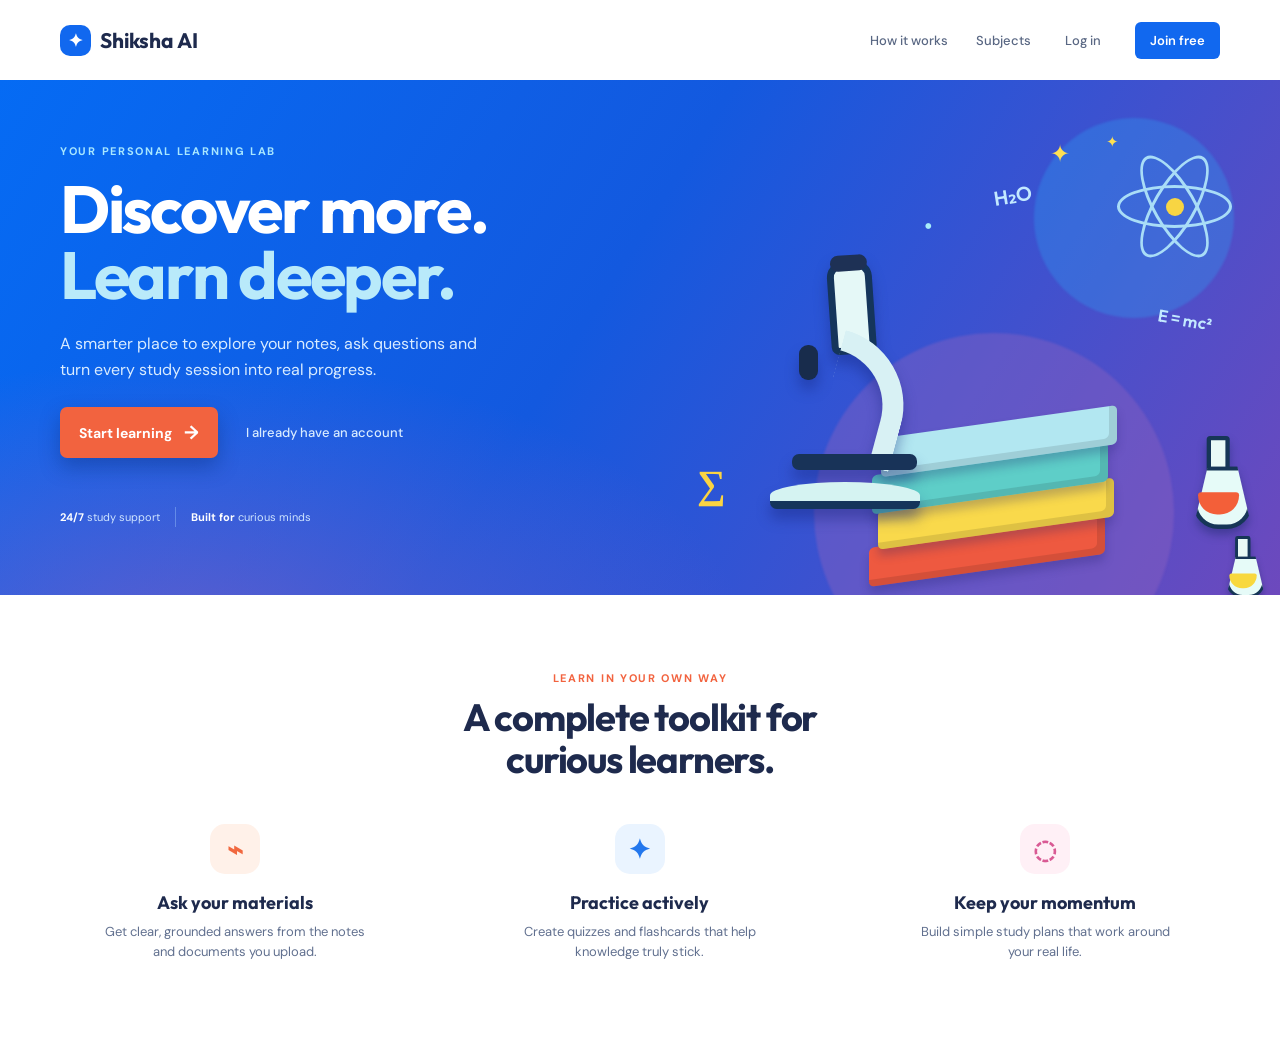
==== frontend/dashboard.html @ 9d07ed9b "Initial commit" ====
<!doctype html>
<html lang="en">
<head>
  <meta charset="UTF-8" /><meta name="viewport" content="width=device-width, initial-scale=1" />
  <title>AI Study Dashboard — Shiksha AI</title>
  <link rel="preconnect" href="https://fonts.googleapis.com" /><link rel="preconnect" href="https://fonts.gstatic.com" crossorigin />
  <link href="https://fonts.googleapis.com/css2?family=DM+Sans:wght@400;500;600;700&family=Outfit:wght@500;600;700&display=swap" rel="stylesheet" />
  <link rel="stylesheet" href="styles.css" /><link rel="stylesheet" href="dashboard.css" /><link rel="stylesheet" href="button-columns.css" />
</head>
<body>
  <div class="app-shell">
    <aside><a class="brand" href="index.html"><span class="brand-mark">✦</span> Shiksha AI</a><p class="side-label">AI LEARNING SPACE</p><nav><a class="active" href="#overview" data-view="overview">⌂ Overview</a><a href="#upload" data-action="upload">⌑ Upload & ask</a><a href="#chat" data-view="chat">✦ AI chat with notes</a><a href="#quizzes" data-view="quizzes">◉ AI quizzes</a><a href="#flashcards" data-view="flashcards">▣ Flashcards</a></nav><div class="ai-side-card"><span>✦</span><b>Shiksha AI is ready</b><small>Upload a file and learn with your own notes.</small></div><button id="logout">← Log out</button></aside>
    <main>
      <header><div><p class="section-label">YOUR AI LEARNING DESK</p><h1>👋 Good morning, <span id="student-name">Student</span>!</h1><p class="intro">Today's goal: <b>Finish Physics Chapter 3</b></p></div><div class="avatar" id="avatar">S</div></header>
      <section class="goal-banner"><div><span class="goal-icon">✦</span><div><small>CONTINUE WHERE YOU LEFT OFF</small><b>Ready to learn something new?</b><p>Upload your notes, then let AI explain, quiz and revise with you.</p></div></div><button class="btn btn-coral" data-action="chat">Start AI session <span>→</span></button></section>
      <section class="stats" aria-label="Study statistics"><article><span>🔥</span><small>Study streak</small><b>12 <em>Days</em></b></article><article><span>✦</span><small>Questions asked</small><b>138</b></article><article><span>📄</span><small>PDF uploaded</small><b>18</b></article><article><span>▣</span><small>Flashcards</small><b>230</b></article><article><span>◉</span><small>Quiz accuracy</small><b>84<em>%</em></b></article><article><span>◷</span><small>Study time</small><b>8 <em>Hours</em></b></article></section>
      <section class="dashboard-grid"><article class="panel upload-panel"><div class="panel-head"><div><p class="card-kicker">KNOWLEDGE BASE</p><h2>📄 Upload PDF & ask questions</h2></div><span class="ai-pill">AI powered</span></div><div id="drop-zone" class="drop-zone"><div class="upload-icon">↑</div><h3>Drag & drop your study file</h3><p>or <button data-action="upload">Browse files</button></p><small>Supports <b>PDF</b> <b>DOCX</b> <b>PPT</b> <b>TXT</b> <b>Images</b></small></div><div id="upload-status" class="upload-status" hidden></div></article>
        <article class="panel activity-panel"><div class="panel-head"><div><p class="card-kicker">YOUR PROGRESS</p><h2>Recent activity</h2></div><button class="quiet-btn" data-view="chat">View all</button></div><ol><li><span class="activity-dot blue"></span><div><b>AI answered 15 questions</b><small>Today · Physics</small></div></li><li><span class="activity-dot orange"></span><div><b>Completed flashcards</b><small>Yesterday · Chemistry</small></div></li><li><span class="activity-dot purple"></span><div><b>Generated a quiz</b><small>Yesterday · Mathematics</small></div></li><li><span class="activity-dot green"></span><div><b>Uploaded Physics.pdf</b><small>2 days ago</small></div></li></ol></article>
      </section>
      <section class="quick-actions"><div class="section-heading"><div><p class="section-label">⚡ QUICK ACTIONS</p><h2>Let AI help you study</h2></div></div><div class="actions-grid"><button data-action="upload"><span>📄</span><b>Upload PDF</b><small>Ask your own notes</small></button><button data-action="summary"><span>✧</span><b>Generate summary</b><small>Get the key ideas</small></button><button data-view="flashcards"><span>▣</span><b>Create flashcards</b><small>Revise faster</small></button><button data-view="quizzes"><span>◉</span><b>Practice quiz</b><small>Test yourself</small></button><button data-action="voice"><span>🎤</span><b>Voice assistant</b><small>Ask out loud</small></button></div></section>
      <section id="ai-workspace" class="workspace" hidden></section>
    </main>
  </div>
  <input id="file-input" type="file" accept=".pdf,.docx,.pptx,.txt,image/*" hidden />
  <script src="dashboard.js"></script>
</body>
</html>
---- frontend/styles.css ----
:root{--ink:#1e2a4d;--muted:#61708f;--blue:#1168ef;--deep:#154bd1;--coral:#f2633f;--paper:#fff;--line:#e7ebf3}*{box-sizing:border-box}html{scroll-behavior:smooth}body{margin:0;background:var(--paper);color:var(--ink);font:16px 'DM Sans',sans-serif}.container{width:min(1160px,calc(100% - 48px));margin:auto}.nav{height:80px;display:flex;align-items:center;justify-content:space-between}.brand,.auth-top{font:700 21px Outfit,sans-serif;color:var(--ink);text-decoration:none;display:flex;align-items:center;gap:9px}.brand-mark{display:grid;place-items:center;width:31px;height:31px;border-radius:10px;background:var(--blue);color:#fff;font-size:18px}.nav-links{display:flex;align-items:center;gap:28px}.nav-links a,.login-link{color:#596783;background:none;border:0;text-decoration:none;font:500 13px 'DM Sans';cursor:pointer}.nav-links a:hover,.login-link:hover{color:var(--blue)}.nav-join{border:0;border-radius:6px;padding:10px 15px;background:var(--blue);color:#fff;font:600 13px 'DM Sans';cursor:pointer}.hero{min-height:515px;overflow:hidden;background:linear-gradient(122deg,#056bf4 0%,#1359df 46%,#6d49bd 100%);position:relative}.hero:after{content:"";position:absolute;inset:0;background:radial-gradient(ellipse at 15% 110%,#925cbe99,transparent 36%);pointer-events:none}.hero-layout{height:515px;display:flex;align-items:center;position:relative;z-index:1}.hero-copy{width:52%;color:#fff;padding-bottom:4px}.eyebrow,.section-label{font-size:11px;font-weight:700;letter-spacing:1.7px;margin:0 0 18px}.eyebrow{color:#a8e7ff}.hero h1,h2,h3{font-family:Outfit,sans-serif}.hero h1{font-size:clamp(45px,5.2vw,69px);line-height:.99;letter-spacing:-2.3px;margin:0}.hero h1 em{font-style:normal;color:#b9eafa}.hero-text{max-width:450px;margin:23px 0;color:#d9ecff;line-height:1.65;font-size:16px}.hero-actions{display:flex;align-items:center;gap:22px}.btn{border:0;cursor:pointer;font:700 14px 'DM Sans';border-radius:7px}.btn-coral{padding:13px 19px;background:var(--coral);color:#fff;box-shadow:0 9px 20px #092a7461}.btn-coral:hover{background:#e95332}.btn-coral span{font-size:19px;margin-left:9px;vertical-align:-1px}.text-action{border:0;background:transparent;color:#d9ecff;font:500 13px 'DM Sans';cursor:pointer}.text-action:hover{text-decoration:underline}.mini-stats{display:flex;align-items:center;gap:15px;margin-top:49px;font-size:11px;color:#cfe5ff}.mini-stats b{color:#fff}.mini-stats i{width:1px;height:20px;background:#a6cdfd66}.lab-art{position:absolute;width:570px;height:500px;right:-19px;bottom:-18px}.glow{position:absolute;border-radius:50%;filter:blur(1px)}.glow-a{width:360px;height:360px;right:65px;bottom:-80px;background:#8f62c068}.glow-b{width:200px;height:200px;right:5px;top:5px;background:#2ca7f34d}.books{position:absolute;width:255px;height:178px;right:115px;bottom:44px;transform:skewY(-8deg)}.books span{position:absolute;left:0;width:236px;height:39px;border-radius:5px;box-shadow:inset -8px -7px #0000001c,0 7px 9px #20206942}.books span:nth-child(1){bottom:0;background:#ee5940}.books span:nth-child(2){bottom:36px;left:9px;background:#f9d94b}.books span:nth-child(3){bottom:72px;left:3px;background:#5ecec8}.books span:nth-child(4){bottom:108px;left:12px;background:#b2e7f1}.microscope{position:absolute;left:101px;bottom:82px;width:175px;height:270px;filter:drop-shadow(0 10px 7px #13227862)}.scope-head{position:absolute;width:45px;height:93px;border-radius:16px 16px 8px 8px;background:#e5f8f7;border:7px solid #15355b;left:59px;top:0;transform:rotate(-4deg)}.scope-head:after{content:"";position:absolute;width:37px;height:16px;background:#1e3155;border-radius:12px;top:-13px;left:-3px}.scope-arm{position:absolute;width:78px;height:126px;border:21px solid #d8f1f4;border-left:0;border-bottom:0;border-radius:0 80px 0 0;left:58px;top:77px;transform:rotate(15deg)}.scope-stage{position:absolute;width:125px;height:16px;border-radius:7px;background:#183358;bottom:61px;left:22px}.scope-base{position:absolute;width:150px;height:27px;background:#d5f3f2;border-radius:75% 75% 10px 10px;bottom:22px;left:0;border-bottom:8px solid #15355b}.scope-eye{position:absolute;width:19px;height:35px;border-radius:9px;background:#182c4c;left:29px;top:84px}.flask{position:absolute;filter:drop-shadow(0 8px 7px #14245c6b)}.flask:before{content:"";position:absolute;width:20px;height:53px;background:#e9faf6;border:6px solid #163657;border-radius:5px;left:19px;top:0}.flask:after{content:"";position:absolute;width:70px;height:75px;left:0;top:42px;background:#e6fbf8;border:6px solid #163657;border-radius:9px 9px 35px 35px;clip-path:polygon(25% 0,75% 0,100% 100%,0 100%)}.flask i{position:absolute;z-index:2;width:57px;height:31px;left:7px;top:78px;border-radius:5px 5px 30px 30px;background:#f35f39}.flask-one{right:46px;bottom:177px;transform:scale(.72)}.flask-two{right:13px;bottom:77px;transform:scale(.48)}.flask-two i{background:#f8d83e}.atom{position:absolute;right:0;top:37px;width:130px;height:115px}.atom i{position:absolute;width:115px;height:43px;border:3px solid #a9ddf7;border-radius:50%;left:8px;top:35px;transform:rotate(0deg)}.atom i:nth-child(2){transform:rotate(60deg)}.atom i:nth-child(3){transform:rotate(120deg)}.atom b{position:absolute;width:18px;height:18px;border-radius:50%;background:#f8d543;left:57px;top:48px}.formula{position:absolute;color:#c3e9ff;font:600 20px Outfit}.f-one{right:207px;top:70px;transform:rotate(-9deg)}.f-two{right:27px;top:196px;font-size:17px;transform:rotate(10deg)}.f-three{left:28px;bottom:105px;font-size:40px;color:#fbd442}.spark{position:absolute;color:#ffe052;font-size:24px}.s-one{right:169px;top:25px}.s-two{right:120px;top:19px;font-size:15px}.s-three{left:255px;top:97px;color:#a7edf9}.features{text-align:center;padding:76px 0 98px}.section-label{color:var(--coral);margin-bottom:12px}.features h2{font-size:38px;line-height:1.1;letter-spacing:-1.2px;margin:0 0 43px}.feature-grid{display:grid;grid-template-columns:repeat(3,1fr);gap:56px;text-align:center}.feature-icon{width:50px;height:50px;border-radius:15px;margin:0 auto 17px;display:grid;place-items:center;font:700 27px Outfit}.orange{background:#fff1e9;color:#f1683f}.blue{background:#eaf4ff;color:#2377ed}.pink{background:#fff0f6;color:#d95a94}.feature-grid h3{font-size:18px;margin:0 0 8px}.feature-grid p{font-size:13px;line-height:1.6;color:var(--muted);margin:auto;max-width:270px}dialog{border:0;background:transparent;padding:0;max-width:min(430px,calc(100% - 30px))}dialog::backdrop{background:#071a3a9c;backdrop-filter:blur(5px)}.close{position:absolute;right:12px;top:10px;z-index:1;border:0;background:transparent;color:#6a7893;font-size:26px;cursor:pointer}.auth-card{background:#fff;border-radius:17px;padding:32px;box-shadow:0 22px 55px #04152b52}.auth-top{font-size:19px}.auth-top .brand-mark{width:28px;height:28px;font-size:15px}.auth-card h2{font-size:28px;line-height:1.1;margin:27px 0 7px}.muted{color:var(--muted);font-size:14px;margin:0 0 22px}.auth-card form{display:grid;gap:15px}.auth-card label{font-size:13px;font-weight:600;display:grid;gap:6px}.auth-card input{width:100%;border:1px solid #d8dfeb;background:#fbfcff;color:var(--ink);border-radius:8px;padding:12px;font:inherit}.auth-card input:focus{outline:2px solid #3281f540;border-color:var(--blue)}.submit{margin-top:4px}.form-error{min-height:18px;margin:0;color:#d94747;font-size:13px}.switch-auth{font-size:13px;text-align:center;color:var(--muted)}.switch-auth button{background:none;border:0;color:var(--blue);font:inherit;font-weight:700;cursor:pointer}@media(max-width:760px){.container{width:min(100% - 34px,600px)}.nav{height:68px}.nav-links a{display:none}.nav-links{gap:12px}.hero-layout{height:auto;min-height:640px;align-items:flex-start}.hero-copy{width:100%;padding-top:66px;text-align:center}.hero-text{margin-left:auto;margin-right:auto}.hero-actions{justify-content:center}.mini-stats{justify-content:center;margin-top:35px}.lab-art{opacity:.72;transform:scale(.74);transform-origin:right bottom;right:-102px;bottom:-46px}.feature-grid{grid-template-columns:1fr;gap:35px}.features{padding:60px 0}.features h2{font-size:31px}.hero h1{font-size:48px}}@media(max-width:390px){.login-link{display:none}.hero-copy{padding-top:50px}.lab-art{transform:scale(.63);right:-140px}.hero-actions{gap:10px}.btn-coral{padding:12px 14px}}
---- frontend/dashboard.css ----
:root{--navy:#142342;--ink:#1a2950;--muted:#72809a;--line:#e8edf5;--soft:#f7f9fd;--blue:#1769ec;--coral:#f2633f}body{background:#f7f9fd;color:var(--ink)}.app-shell{min-height:100vh;display:grid;grid-template-columns:245px 1fr}aside{background:#101b33;padding:27px 18px;display:flex;flex-direction:column;color:white}.brand{color:white;font-size:20px}.brand-mark{width:29px;height:29px;font-size:15px}.side-label{color:#8292b2;font-size:10px;letter-spacing:1.2px;font-weight:700;margin:47px 12px 12px}aside nav{display:grid;gap:5px}aside nav a{color:#a5b2c9;padding:11px 13px;border-radius:8px;text-decoration:none;font-size:13px}aside nav a.active,aside nav a:hover{background:#27385a;color:#fff;font-weight:600}.ai-side-card{margin:28px 5px;padding:15px;background:linear-gradient(140deg,#253a68,#1b2d52);border:1px solid #455887;border-radius:12px;display:grid;gap:6px}.ai-side-card span{color:#82dffc}.ai-side-card b{font-size:12px}.ai-side-card small{font-size:11px;line-height:1.45;color:#afbdd5}aside>#logout{margin-top:auto;color:#9babc5;background:transparent;border:0;text-align:left;font:13px 'DM Sans';padding:10px;cursor:pointer}main{padding:39px min(5vw,76px) 70px;max-width:1600px;width:100%;margin:auto}header{display:flex;justify-content:space-between;align-items:flex-start}header h1{font:600 clamp(29px,3vw,42px) Outfit;margin:8px 0 6px;letter-spacing:-1.3px}header h1 span{color:var(--blue)}.intro{margin:0;color:var(--muted);font-size:14px}.intro b{color:#3f4f70}.avatar{height:43px;width:43px;border-radius:13px;background:#ddebff;color:var(--blue);display:grid;place-items:center;font-weight:700}.section-label,.card-kicker{font-size:10px;letter-spacing:1.35px;font-weight:700;color:var(--coral);margin:0}.goal-banner{margin:29px 0 23px;background:linear-gradient(100deg,#1769ec,#315bd8 60%,#7250bd);border-radius:15px;padding:20px 23px;display:flex;justify-content:space-between;align-items:center;color:#fff;box-shadow:0 13px 28px #1c4a9b22}.goal-banner>div{display:flex;gap:15px;align-items:center}.goal-icon{width:40px;height:40px;background:#ffffff23;border:1px solid #ffffff59;border-radius:12px;display:grid;place-items:center;font-size:19px}.goal-banner small{font-size:9px;letter-spacing:1.25px;color:#b9e8ff;font-weight:bold}.goal-banner b{display:block;font:600 18px Outfit;margin-top:3px}.goal-banner p{margin:3px 0 0;color:#dceaff;font-size:12px}.btn-coral{white-space:nowrap}.stats{display:grid;grid-template-columns:repeat(6,1fr);gap:12px;margin-bottom:23px}.stats article{background:#fff;border:1px solid var(--line);border-radius:11px;padding:14px 12px;min-height:104px}.stats span{font-size:18px}.stats small{display:block;margin:10px 0 5px;color:var(--muted);font-size:10px}.stats b{font:600 23px Outfit}.stats em{font:500 11px Outfit;color:var(--muted);font-style:normal}.dashboard-grid{display:grid;grid-template-columns:1.55fr 1fr;gap:18px}.panel,.workspace{background:#fff;border:1px solid var(--line);border-radius:14px;padding:22px}.panel-head{display:flex;justify-content:space-between;align-items:flex-start}.panel h2,.workspace h2{font:600 19px Outfit;margin:5px 0 0}.ai-pill{background:#e8f4ff;color:#1970da;font-size:10px;font-weight:700;padding:6px 9px;border-radius:20px}.drop-zone{border:1.5px dashed #9cbce9;border-radius:11px;background:#f9fbff;text-align:center;padding:21px 12px 17px;margin-top:17px}.upload-icon{margin:auto;width:34px;height:34px;border-radius:11px;background:#e5f1ff;color:var(--blue);font-size:23px;line-height:30px}.drop-zone h3{font:600 15px Outfit;margin:10px 0 3px}.drop-zone p{font-size:12px;color:var(--muted);margin:0}.drop-zone button{background:none;border:0;color:var(--blue);font:600 12px 'DM Sans';cursor:pointer}.drop-zone small{display:block;margin-top:12px;color:#99a5b8;font-size:10px}.drop-zone small b{background:#edf1f7;color:#61708b;margin:0 2px;padding:3px 5px;border-radius:4px}.upload-status{margin-top:16px;border-top:1px solid var(--line);padding-top:13px}.processing-title{display:flex;justify-content:space-between;font-size:12px;font-weight:700}.processing-bar{height:6px;border-radius:4px;background:#e6edf8;margin:10px 0 12px;overflow:hidden}.processing-bar i{display:block;height:100%;border-radius:inherit;background:linear-gradient(90deg,#2484ee,#7260d4);transition:width .35s}.process-list{display:grid;grid-template-columns:repeat(2,1fr);gap:8px;font-size:11px;color:var(--muted)}.process-list span.done{color:#399463;font-weight:600}.process-list span.active{color:var(--blue);font-weight:700}.activity-panel ol{margin:17px 0 0;padding:0;list-style:none;display:grid;gap:16px}.activity-panel li{display:flex;gap:10px;align-items:center}.activity-panel li b{font-size:12px;display:block}.activity-panel li small{font-size:10px;color:var(--muted);display:block;margin-top:3px}.activity-dot{width:9px;height:9px;border-radius:50%;flex:none}.blue{background:#3489ed}.orange{background:#f5794f}.purple{background:#8860db}.green{background:#49a880}.quiet-btn{border:0;background:transparent;color:var(--blue);font:600 11px 'DM Sans';cursor:pointer}.quick-actions{margin-top:29px}.section-heading{display:flex;justify-content:space-between;align-items:end;margin-bottom:14px}.section-heading h2{font:600 21px Outfit;margin:5px 0 0}.actions-grid{display:grid;grid-template-columns:repeat(5,1fr);gap:12px}.actions-grid button{padding:17px 12px;text-align:left;background:#fff;border:1px solid var(--line);border-radius:11px;cursor:pointer;color:var(--ink)}.actions-grid button:hover{border-color:#78a9ed;box-shadow:0 5px 14px #1d5caa12}.actions-grid span{font-size:20px;display:block;margin-bottom:11px}.actions-grid b{font:600 13px Outfit;display:block}.actions-grid small{font-size:10px;color:var(--muted);display:block;margin-top:4px}.workspace{margin-top:22px}.workspace[hidden]{display:none}.chat-layout{display:grid;grid-template-columns:1.35fr .65fr;gap:20px}.chat-box{margin-top:18px;border:1px solid var(--line);border-radius:11px;overflow:hidden}.chat-box textarea{border:0;resize:vertical;min-height:85px;width:100%;padding:14px;font:14px 'DM Sans';color:var(--ink);outline:0}.chat-tools{border-top:1px solid var(--line);padding:9px;display:flex;gap:7px;align-items:center}.tool-button{border:0;background:#f2f6fc;border-radius:7px;padding:6px 8px;cursor:pointer}.chat-tools .btn{margin-left:auto}.example-questions{margin-top:16px}.example-questions p{font-size:11px;color:var(--muted);margin:0 0 7px}.example-questions button{background:#f0f5fc;border:0;border-radius:20px;color:#52627f;margin:0 5px 6px 0;padding:7px 10px;font:11px 'DM Sans';cursor:pointer}.chat-answer{margin-top:16px;padding:16px;background:#f7fbff;border:1px solid #dceafa;border-radius:11px}.chat-answer h3{font:600 14px Outfit;margin:0 0 8px;color:var(--blue)}.chat-answer p{margin:0;font-size:13px;line-height:1.65;white-space:pre-wrap}.source-card{margin-top:13px;border-top:1px solid #dceafa;padding-top:10px;display:flex;gap:9px;align-items:center}.source-card>span{background:#e6f1ff;color:var(--blue);border-radius:7px;padding:7px}.source-card small{display:block;color:var(--muted);font-size:10px}.source-card b{font-size:11px}.confidence{margin-left:auto;color:#268957;font-size:11px;font-weight:700}.chat-side{background:#f8faff;border-radius:10px;padding:15px}.chat-side h3{font:600 14px Outfit;margin:0 0 11px}.chat-side p{font-size:11px;line-height:1.5;color:var(--muted)}.history-item{display:block;width:100%;text-align:left;background:transparent;border:0;border-top:1px solid var(--line);padding:11px 0;color:#53627d;font:11px 'DM Sans';cursor:pointer}.workspace-message{color:#cf4f45;font-size:12px;margin:10px 0 0}.view-content{text-align:center;padding:10px 0}.view-content p{color:var(--muted);font-size:13px;line-height:1.6}.inline-form{display:flex;gap:8px;max-width:600px;margin:15px auto}.inline-form input{flex:1;border:1px solid var(--line);border-radius:8px;padding:11px;font:13px 'DM Sans'}.quiz-result{max-width:700px;text-align:left;margin:20px auto}.quiz-question{padding:12px;background:#f8faff;border:1px solid var(--line);border-radius:8px;margin-top:8px;font-size:13px}.quiz-question p{color:var(--blue)}@media(max-width:1150px){.stats{grid-template-columns:repeat(3,1fr)}.actions-grid{grid-template-columns:repeat(3,1fr)}}@media(max-width:850px){.app-shell{grid-template-columns:1fr}aside{display:none}main{padding:28px 20px}.dashboard-grid,.chat-layout{grid-template-columns:1fr}.goal-banner{align-items:flex-start;gap:15px;flex-direction:column}.stats{grid-template-columns:repeat(3,1fr)}}@media(max-width:520px){header h1{font-size:29px}.goal-banner{padding:18px}.goal-banner p{display:none}.stats{grid-template-columns:repeat(2,1fr)}.actions-grid{grid-template-columns:repeat(2,1fr)}.stats article{min-height:90px}.inline-form{flex-direction:column}}
---- frontend/button-columns.css ----
/* Clickable study-tool columns */
.quick-actions .section-heading::after {
  content: 'Select a column to get started';
  color: var(--muted);
  font-size: 11px;
}

.actions-grid {
  grid-template-columns: repeat(5, minmax(0, 1fr));
}

.actions-grid button {
  min-height: 128px;
  position: relative;
  display: flex;
  flex-direction: column;
  justify-content: space-between;
  padding: 16px 14px;
  transition: border-color .18s, box-shadow .18s, transform .18s;
}

.actions-grid button::after {
  content: '→';
  position: absolute;
  right: 13px;
  bottom: 12px;
  color: var(--blue);
  font-size: 17px;
  font-weight: 700;
}

.actions-grid button:hover {
  box-shadow: 0 8px 18px #1d5caa18;
  transform: translateY(-2px);
}

.actions-grid button:focus-visible {
  outline: 3px solid #90c2ff;
  outline-offset: 2px;
}

.actions-grid span {
  width: 35px;
  height: 35px;
  display: grid;
  place-items: center;
  border-radius: 10px;
  background: #edf5ff;
  margin: 0;
}

.actions-grid small {
  max-width: calc(100% - 18px);
  line-height: 1.4;
}

@media (max-width: 1150px) {
  .actions-grid { grid-template-columns: repeat(3, 1fr); }
}

@media (max-width: 520px) {
  .quick-actions .section-heading::after { display: none; }
  .actions-grid { grid-template-columns: repeat(2, 1fr); }
  .actions-grid button { min-height: 115px; }
}
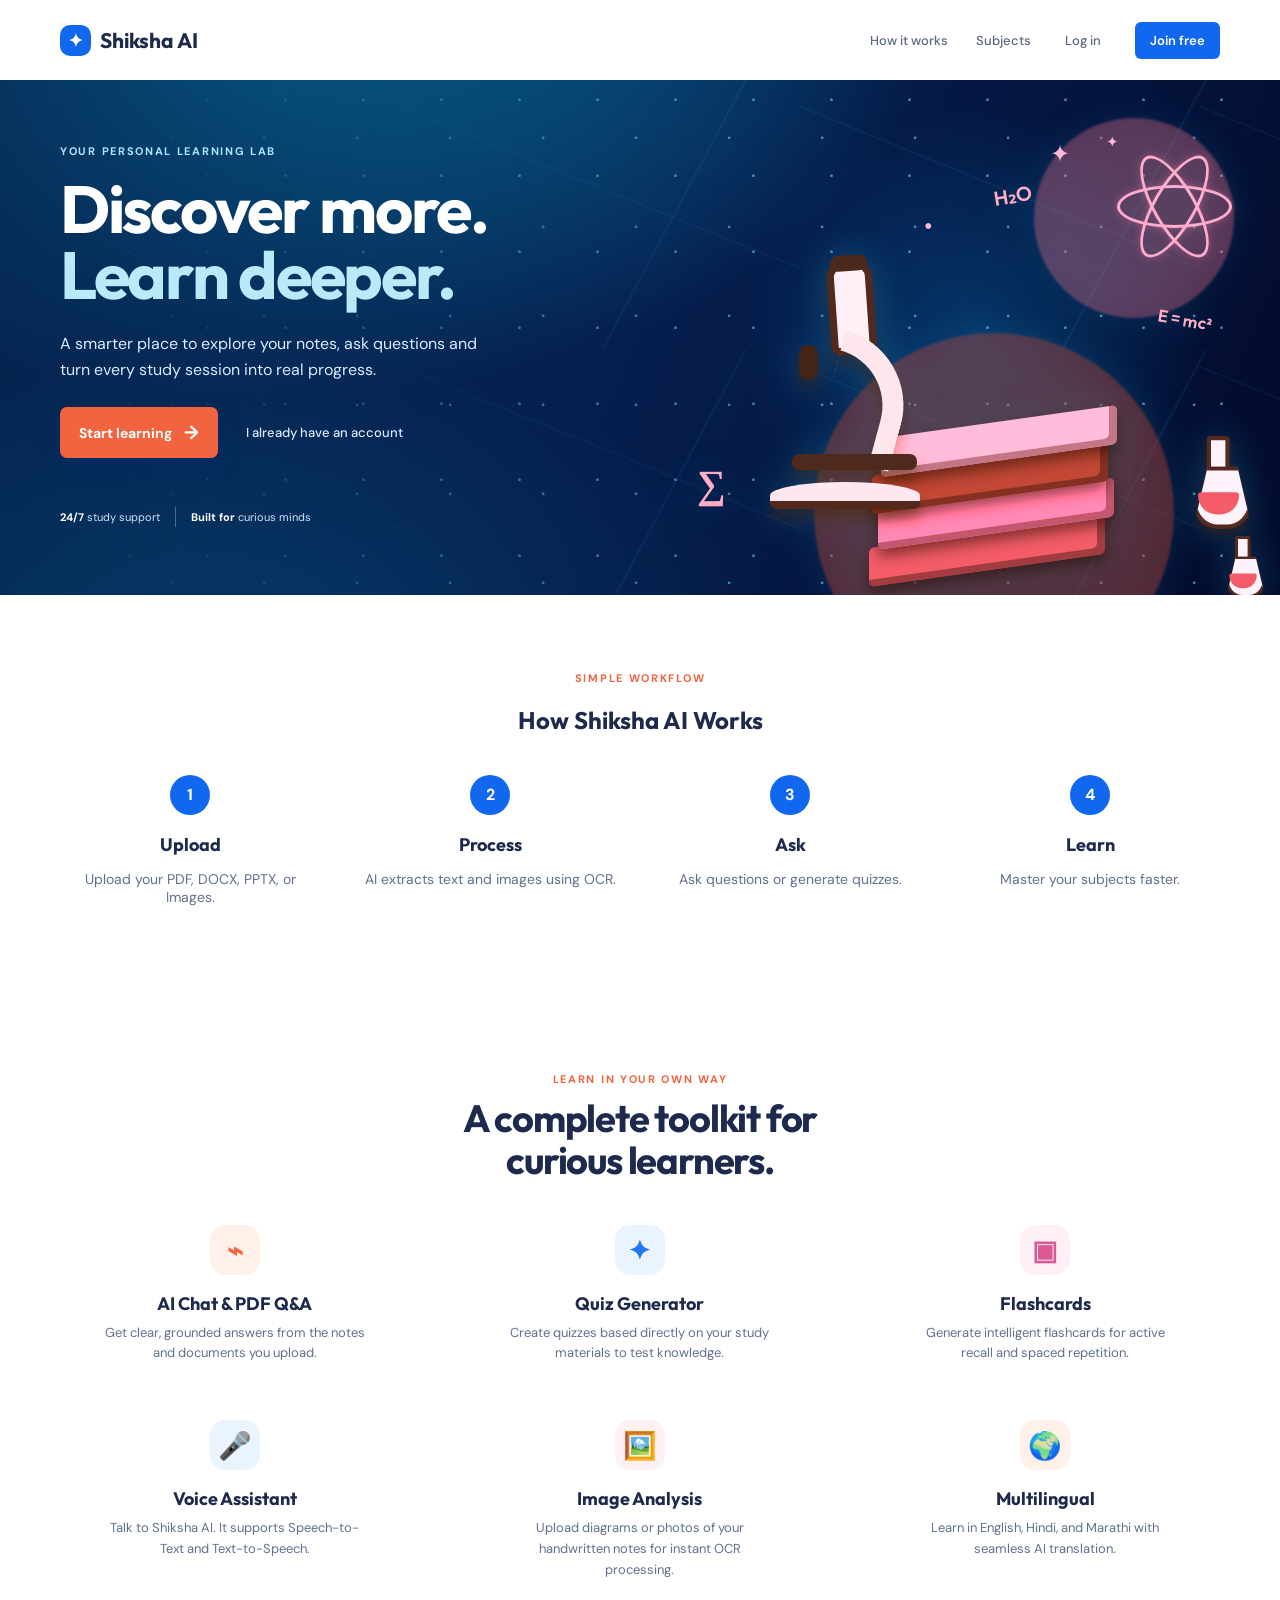
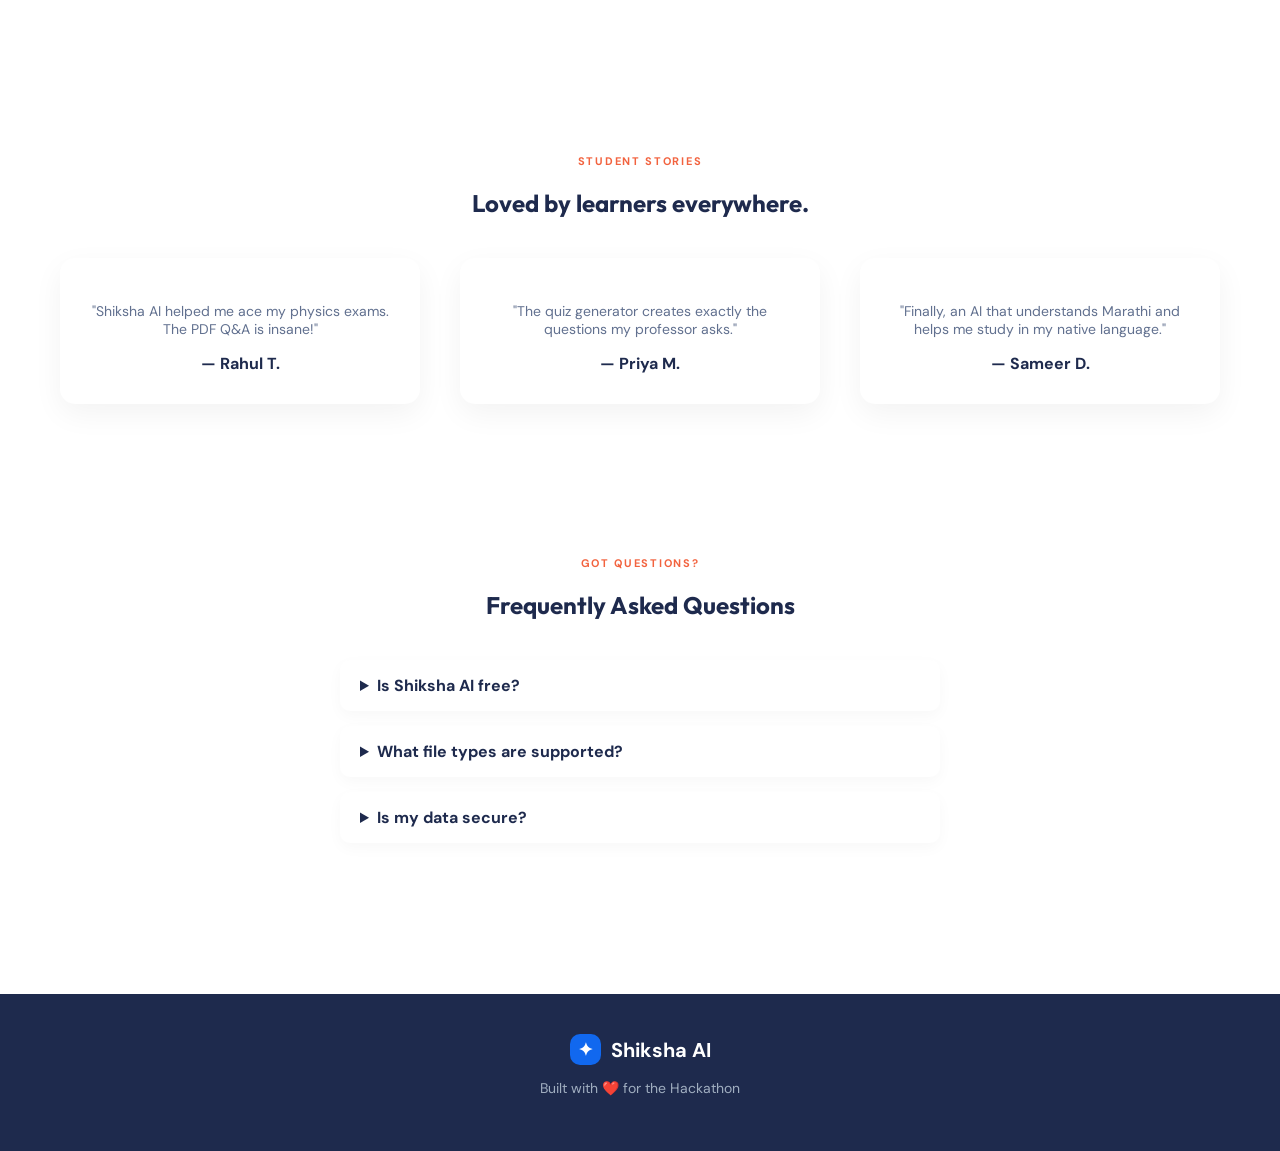
==== commit 360bd3f5: "Prepare for deployment" ====
--- a/frontend/dashboard.html
+++ b/frontend/dashboard.html
@@ -5,13 +5,13 @@
   <title>AI Study Dashboard — Shiksha AI</title>
   <link rel="preconnect" href="https://fonts.googleapis.com" /><link rel="preconnect" href="https://fonts.gstatic.com" crossorigin />
   <link href="https://fonts.googleapis.com/css2?family=DM+Sans:wght@400;500;600;700&family=Outfit:wght@500;600;700&display=swap" rel="stylesheet" />
-  <link rel="stylesheet" href="styles.css" /><link rel="stylesheet" href="dashboard.css" /><link rel="stylesheet" href="button-columns.css" />
+  <link rel="stylesheet" href="styles.css" /><link rel="stylesheet" href="dashboard.css" /><link rel="stylesheet" href="button-columns.css" /><link rel="stylesheet" href="dashboard-background.css" />
 </head>
 <body>
   <div class="app-shell">
     <aside><a class="brand" href="index.html"><span class="brand-mark">✦</span> Shiksha AI</a><p class="side-label">AI LEARNING SPACE</p><nav><a class="active" href="#overview" data-view="overview">⌂ Overview</a><a href="#upload" data-action="upload">⌑ Upload & ask</a><a href="#chat" data-view="chat">✦ AI chat with notes</a><a href="#quizzes" data-view="quizzes">◉ AI quizzes</a><a href="#flashcards" data-view="flashcards">▣ Flashcards</a></nav><div class="ai-side-card"><span>✦</span><b>Shiksha AI is ready</b><small>Upload a file and learn with your own notes.</small></div><button id="logout">← Log out</button></aside>
     <main>
-      <header><div><p class="section-label">YOUR AI LEARNING DESK</p><h1>👋 Good morning, <span id="student-name">Student</span>!</h1><p class="intro">Today's goal: <b>Finish Physics Chapter 3</b></p></div><div class="avatar" id="avatar">S</div></header>
+      <header><div><p class="section-label">YOUR AI LEARNING DESK</p><h1>👋 Good morning, <span id="student-name">Student</span>!</h1><p class="intro">Today's goal: <b>Finish Physics Chapter 3</b></p></div><div class="account-actions"><select id="language-selector" class="lang-select"><option value="English">English</option><option value="Hindi">Hindi</option><option value="Marathi">Marathi</option></select><div class="avatar" id="avatar">S</div><button id="logout-top" type="button">Log out</button></div></header>
       <section class="goal-banner"><div><span class="goal-icon">✦</span><div><small>CONTINUE WHERE YOU LEFT OFF</small><b>Ready to learn something new?</b><p>Upload your notes, then let AI explain, quiz and revise with you.</p></div></div><button class="btn btn-coral" data-action="chat">Start AI session <span>→</span></button></section>
       <section class="stats" aria-label="Study statistics"><article><span>🔥</span><small>Study streak</small><b>12 <em>Days</em></b></article><article><span>✦</span><small>Questions asked</small><b>138</b></article><article><span>📄</span><small>PDF uploaded</small><b>18</b></article><article><span>▣</span><small>Flashcards</small><b>230</b></article><article><span>◉</span><small>Quiz accuracy</small><b>84<em>%</em></b></article><article><span>◷</span><small>Study time</small><b>8 <em>Hours</em></b></article></section>
       <section class="dashboard-grid"><article class="panel upload-panel"><div class="panel-head"><div><p class="card-kicker">KNOWLEDGE BASE</p><h2>📄 Upload PDF & ask questions</h2></div><span class="ai-pill">AI powered</span></div><div id="drop-zone" class="drop-zone"><div class="upload-icon">↑</div><h3>Drag & drop your study file</h3><p>or <button data-action="upload">Browse files</button></p><small>Supports <b>PDF</b> <b>DOCX</b> <b>PPT</b> <b>TXT</b> <b>Images</b></small></div><div id="upload-status" class="upload-status" hidden></div></article>
--- a/frontend/styles.css
+++ b/frontend/styles.css
@@ -1 +1,16 @@
 :root{--ink:#1e2a4d;--muted:#61708f;--blue:#1168ef;--deep:#154bd1;--coral:#f2633f;--paper:#fff;--line:#e7ebf3}*{box-sizing:border-box}html{scroll-behavior:smooth}body{margin:0;background:var(--paper);color:var(--ink);font:16px 'DM Sans',sans-serif}.container{width:min(1160px,calc(100% - 48px));margin:auto}.nav{height:80px;display:flex;align-items:center;justify-content:space-between}.brand,.auth-top{font:700 21px Outfit,sans-serif;color:var(--ink);text-decoration:none;display:flex;align-items:center;gap:9px}.brand-mark{display:grid;place-items:center;width:31px;height:31px;border-radius:10px;background:var(--blue);color:#fff;font-size:18px}.nav-links{display:flex;align-items:center;gap:28px}.nav-links a,.login-link{color:#596783;background:none;border:0;text-decoration:none;font:500 13px 'DM Sans';cursor:pointer}.nav-links a:hover,.login-link:hover{color:var(--blue)}.nav-join{border:0;border-radius:6px;padding:10px 15px;background:var(--blue);color:#fff;font:600 13px 'DM Sans';cursor:pointer}.hero{min-height:515px;overflow:hidden;background:linear-gradient(122deg,#056bf4 0%,#1359df 46%,#6d49bd 100%);position:relative}.hero:after{content:"";position:absolute;inset:0;background:radial-gradient(ellipse at 15% 110%,#925cbe99,transparent 36%);pointer-events:none}.hero-layout{height:515px;display:flex;align-items:center;position:relative;z-index:1}.hero-copy{width:52%;color:#fff;padding-bottom:4px}.eyebrow,.section-label{font-size:11px;font-weight:700;letter-spacing:1.7px;margin:0 0 18px}.eyebrow{color:#a8e7ff}.hero h1,h2,h3{font-family:Outfit,sans-serif}.hero h1{font-size:clamp(45px,5.2vw,69px);line-height:.99;letter-spacing:-2.3px;margin:0}.hero h1 em{font-style:normal;color:#b9eafa}.hero-text{max-width:450px;margin:23px 0;color:#d9ecff;line-height:1.65;font-size:16px}.hero-actions{display:flex;align-items:center;gap:22px}.btn{border:0;cursor:pointer;font:700 14px 'DM Sans';border-radius:7px}.btn-coral{padding:13px 19px;background:var(--coral);color:#fff;box-shadow:0 9px 20px #092a7461}.btn-coral:hover{background:#e95332}.btn-coral span{font-size:19px;margin-left:9px;vertical-align:-1px}.text-action{border:0;background:transparent;color:#d9ecff;font:500 13px 'DM Sans';cursor:pointer}.text-action:hover{text-decoration:underline}.mini-stats{display:flex;align-items:center;gap:15px;margin-top:49px;font-size:11px;color:#cfe5ff}.mini-stats b{color:#fff}.mini-stats i{width:1px;height:20px;background:#a6cdfd66}.lab-art{position:absolute;width:570px;height:500px;right:-19px;bottom:-18px}.glow{position:absolute;border-radius:50%;filter:blur(1px)}.glow-a{width:360px;height:360px;right:65px;bottom:-80px;background:#8f62c068}.glow-b{width:200px;height:200px;right:5px;top:5px;background:#2ca7f34d}.books{position:absolute;width:255px;height:178px;right:115px;bottom:44px;transform:skewY(-8deg)}.books span{position:absolute;left:0;width:236px;height:39px;border-radius:5px;box-shadow:inset -8px -7px #0000001c,0 7px 9px #20206942}.books span:nth-child(1){bottom:0;background:#ee5940}.books span:nth-child(2){bottom:36px;left:9px;background:#f9d94b}.books span:nth-child(3){bottom:72px;left:3px;background:#5ecec8}.books span:nth-child(4){bottom:108px;left:12px;background:#b2e7f1}.microscope{position:absolute;left:101px;bottom:82px;width:175px;height:270px;filter:drop-shadow(0 10px 7px #13227862)}.scope-head{position:absolute;width:45px;height:93px;border-radius:16px 16px 8px 8px;background:#e5f8f7;border:7px solid #15355b;left:59px;top:0;transform:rotate(-4deg)}.scope-head:after{content:"";position:absolute;width:37px;height:16px;background:#1e3155;border-radius:12px;top:-13px;left:-3px}.scope-arm{position:absolute;width:78px;height:126px;border:21px solid #d8f1f4;border-left:0;border-bottom:0;border-radius:0 80px 0 0;left:58px;top:77px;transform:rotate(15deg)}.scope-stage{position:absolute;width:125px;height:16px;border-radius:7px;background:#183358;bottom:61px;left:22px}.scope-base{position:absolute;width:150px;height:27px;background:#d5f3f2;border-radius:75% 75% 10px 10px;bottom:22px;left:0;border-bottom:8px solid #15355b}.scope-eye{position:absolute;width:19px;height:35px;border-radius:9px;background:#182c4c;left:29px;top:84px}.flask{position:absolute;filter:drop-shadow(0 8px 7px #14245c6b)}.flask:before{content:"";position:absolute;width:20px;height:53px;background:#e9faf6;border:6px solid #163657;border-radius:5px;left:19px;top:0}.flask:after{content:"";position:absolute;width:70px;height:75px;left:0;top:42px;background:#e6fbf8;border:6px solid #163657;border-radius:9px 9px 35px 35px;clip-path:polygon(25% 0,75% 0,100% 100%,0 100%)}.flask i{position:absolute;z-index:2;width:57px;height:31px;left:7px;top:78px;border-radius:5px 5px 30px 30px;background:#f35f39}.flask-one{right:46px;bottom:177px;transform:scale(.72)}.flask-two{right:13px;bottom:77px;transform:scale(.48)}.flask-two i{background:#f8d83e}.atom{position:absolute;right:0;top:37px;width:130px;height:115px}.atom i{position:absolute;width:115px;height:43px;border:3px solid #a9ddf7;border-radius:50%;left:8px;top:35px;transform:rotate(0deg)}.atom i:nth-child(2){transform:rotate(60deg)}.atom i:nth-child(3){transform:rotate(120deg)}.atom b{position:absolute;width:18px;height:18px;border-radius:50%;background:#f8d543;left:57px;top:48px}.formula{position:absolute;color:#c3e9ff;font:600 20px Outfit}.f-one{right:207px;top:70px;transform:rotate(-9deg)}.f-two{right:27px;top:196px;font-size:17px;transform:rotate(10deg)}.f-three{left:28px;bottom:105px;font-size:40px;color:#fbd442}.spark{position:absolute;color:#ffe052;font-size:24px}.s-one{right:169px;top:25px}.s-two{right:120px;top:19px;font-size:15px}.s-three{left:255px;top:97px;color:#a7edf9}.features{text-align:center;padding:76px 0 98px}.section-label{color:var(--coral);margin-bottom:12px}.features h2{font-size:38px;line-height:1.1;letter-spacing:-1.2px;margin:0 0 43px}.feature-grid{display:grid;grid-template-columns:repeat(3,1fr);gap:56px;text-align:center}.feature-icon{width:50px;height:50px;border-radius:15px;margin:0 auto 17px;display:grid;place-items:center;font:700 27px Outfit}.orange{background:#fff1e9;color:#f1683f}.blue{background:#eaf4ff;color:#2377ed}.pink{background:#fff0f6;color:#d95a94}.feature-grid h3{font-size:18px;margin:0 0 8px}.feature-grid p{font-size:13px;line-height:1.6;color:var(--muted);margin:auto;max-width:270px}dialog{border:0;background:transparent;padding:0;max-width:min(430px,calc(100% - 30px))}dialog::backdrop{background:#071a3a9c;backdrop-filter:blur(5px)}.close{position:absolute;right:12px;top:10px;z-index:1;border:0;background:transparent;color:#6a7893;font-size:26px;cursor:pointer}.auth-card{background:#fff;border-radius:17px;padding:32px;box-shadow:0 22px 55px #04152b52}.auth-top{font-size:19px}.auth-top .brand-mark{width:28px;height:28px;font-size:15px}.auth-card h2{font-size:28px;line-height:1.1;margin:27px 0 7px}.muted{color:var(--muted);font-size:14px;margin:0 0 22px}.auth-card form{display:grid;gap:15px}.auth-card label{font-size:13px;font-weight:600;display:grid;gap:6px}.auth-card input{width:100%;border:1px solid #d8dfeb;background:#fbfcff;color:var(--ink);border-radius:8px;padding:12px;font:inherit}.auth-card input:focus{outline:2px solid #3281f540;border-color:var(--blue)}.submit{margin-top:4px}.form-error{min-height:18px;margin:0;color:#d94747;font-size:13px}.switch-auth{font-size:13px;text-align:center;color:var(--muted)}.switch-auth button{background:none;border:0;color:var(--blue);font:inherit;font-weight:700;cursor:pointer}@media(max-width:760px){.container{width:min(100% - 34px,600px)}.nav{height:68px}.nav-links a{display:none}.nav-links{gap:12px}.hero-layout{height:auto;min-height:640px;align-items:flex-start}.hero-copy{width:100%;padding-top:66px;text-align:center}.hero-text{margin-left:auto;margin-right:auto}.hero-actions{justify-content:center}.mini-stats{justify-content:center;margin-top:35px}.lab-art{opacity:.72;transform:scale(.74);transform-origin:right bottom;right:-102px;bottom:-46px}.feature-grid{grid-template-columns:1fr;gap:35px}.features{padding:60px 0}.features h2{font-size:31px}.hero h1{font-size:48px}}@media(max-width:390px){.login-link{display:none}.hero-copy{padding-top:50px}.lab-art{transform:scale(.63);right:-140px}.hero-actions{gap:10px}.btn-coral{padding:12px 14px}}
+.how-it-works, .testimonials, .faq { text-align: center; padding: 76px 0; }
+.steps-grid, .testimonial-grid { display: grid; grid-template-columns: repeat(auto-fit, minmax(250px, 1fr)); gap: 40px; margin-top: 40px; }
+.step-num { width: 40px; height: 40px; border-radius: 50%; background: var(--blue); color: white; display: grid; place-items: center; margin: 0 auto 15px; font-weight: bold; }
+.steps-grid h3, .testimonial-grid h3 { font-size: 18px; margin-bottom: 10px; }
+.steps-grid p, .testimonial-grid p { color: var(--muted); font-size: 14px; }
+.testimonial-grid article { background: #fff; padding: 30px; border-radius: 15px; box-shadow: 0 10px 30px rgba(0,0,0,0.05); }
+.testimonial-grid b { display: block; margin-top: 15px; color: var(--ink); }
+.faq-list { max-width: 600px; margin: 40px auto 0; text-align: left; }
+.faq-list details { background: #fff; padding: 15px 20px; border-radius: 10px; margin-bottom: 15px; box-shadow: 0 5px 15px rgba(0,0,0,0.03); cursor: pointer; }
+.faq-list summary { font-weight: bold; outline: none; }
+.faq-list p { margin-top: 10px; color: var(--muted); font-size: 14px; }
+.footer { background: var(--ink); color: white; padding: 40px 0; text-align: center; margin-top: 60px; }
+.footer-brand { font-size: 20px; font-weight: bold; display: flex; align-items: center; justify-content: center; gap: 10px; margin-bottom: 10px; }
+.footer p { color: #a0aec0; font-size: 14px; }
+
--- a/frontend/dashboard.css
+++ b/frontend/dashboard.css
@@ -1 +1,22 @@
-:root{--navy:#142342;--ink:#1a2950;--muted:#72809a;--line:#e8edf5;--soft:#f7f9fd;--blue:#1769ec;--coral:#f2633f}body{background:#f7f9fd;color:var(--ink)}.app-shell{min-height:100vh;display:grid;grid-template-columns:245px 1fr}aside{background:#101b33;padding:27px 18px;display:flex;flex-direction:column;color:white}.brand{color:white;font-size:20px}.brand-mark{width:29px;height:29px;font-size:15px}.side-label{color:#8292b2;font-size:10px;letter-spacing:1.2px;font-weight:700;margin:47px 12px 12px}aside nav{display:grid;gap:5px}aside nav a{color:#a5b2c9;padding:11px 13px;border-radius:8px;text-decoration:none;font-size:13px}aside nav a.active,aside nav a:hover{background:#27385a;color:#fff;font-weight:600}.ai-side-card{margin:28px 5px;padding:15px;background:linear-gradient(140deg,#253a68,#1b2d52);border:1px solid #455887;border-radius:12px;display:grid;gap:6px}.ai-side-card span{color:#82dffc}.ai-side-card b{font-size:12px}.ai-side-card small{font-size:11px;line-height:1.45;color:#afbdd5}aside>#logout{margin-top:auto;color:#9babc5;background:transparent;border:0;text-align:left;font:13px 'DM Sans';padding:10px;cursor:pointer}main{padding:39px min(5vw,76px) 70px;max-width:1600px;width:100%;margin:auto}header{display:flex;justify-content:space-between;align-items:flex-start}header h1{font:600 clamp(29px,3vw,42px) Outfit;margin:8px 0 6px;letter-spacing:-1.3px}header h1 span{color:var(--blue)}.intro{margin:0;color:var(--muted);font-size:14px}.intro b{color:#3f4f70}.avatar{height:43px;width:43px;border-radius:13px;background:#ddebff;color:var(--blue);display:grid;place-items:center;font-weight:700}.section-label,.card-kicker{font-size:10px;letter-spacing:1.35px;font-weight:700;color:var(--coral);margin:0}.goal-banner{margin:29px 0 23px;background:linear-gradient(100deg,#1769ec,#315bd8 60%,#7250bd);border-radius:15px;padding:20px 23px;display:flex;justify-content:space-between;align-items:center;color:#fff;box-shadow:0 13px 28px #1c4a9b22}.goal-banner>div{display:flex;gap:15px;align-items:center}.goal-icon{width:40px;height:40px;background:#ffffff23;border:1px solid #ffffff59;border-radius:12px;display:grid;place-items:center;font-size:19px}.goal-banner small{font-size:9px;letter-spacing:1.25px;color:#b9e8ff;font-weight:bold}.goal-banner b{display:block;font:600 18px Outfit;margin-top:3px}.goal-banner p{margin:3px 0 0;color:#dceaff;font-size:12px}.btn-coral{white-space:nowrap}.stats{display:grid;grid-template-columns:repeat(6,1fr);gap:12px;margin-bottom:23px}.stats article{background:#fff;border:1px solid var(--line);border-radius:11px;padding:14px 12px;min-height:104px}.stats span{font-size:18px}.stats small{display:block;margin:10px 0 5px;color:var(--muted);font-size:10px}.stats b{font:600 23px Outfit}.stats em{font:500 11px Outfit;color:var(--muted);font-style:normal}.dashboard-grid{display:grid;grid-template-columns:1.55fr 1fr;gap:18px}.panel,.workspace{background:#fff;border:1px solid var(--line);border-radius:14px;padding:22px}.panel-head{display:flex;justify-content:space-between;align-items:flex-start}.panel h2,.workspace h2{font:600 19px Outfit;margin:5px 0 0}.ai-pill{background:#e8f4ff;color:#1970da;font-size:10px;font-weight:700;padding:6px 9px;border-radius:20px}.drop-zone{border:1.5px dashed #9cbce9;border-radius:11px;background:#f9fbff;text-align:center;padding:21px 12px 17px;margin-top:17px}.upload-icon{margin:auto;width:34px;height:34px;border-radius:11px;background:#e5f1ff;color:var(--blue);font-size:23px;line-height:30px}.drop-zone h3{font:600 15px Outfit;margin:10px 0 3px}.drop-zone p{font-size:12px;color:var(--muted);margin:0}.drop-zone button{background:none;border:0;color:var(--blue);font:600 12px 'DM Sans';cursor:pointer}.drop-zone small{display:block;margin-top:12px;color:#99a5b8;font-size:10px}.drop-zone small b{background:#edf1f7;color:#61708b;margin:0 2px;padding:3px 5px;border-radius:4px}.upload-status{margin-top:16px;border-top:1px solid var(--line);padding-top:13px}.processing-title{display:flex;justify-content:space-between;font-size:12px;font-weight:700}.processing-bar{height:6px;border-radius:4px;background:#e6edf8;margin:10px 0 12px;overflow:hidden}.processing-bar i{display:block;height:100%;border-radius:inherit;background:linear-gradient(90deg,#2484ee,#7260d4);transition:width .35s}.process-list{display:grid;grid-template-columns:repeat(2,1fr);gap:8px;font-size:11px;color:var(--muted)}.process-list span.done{color:#399463;font-weight:600}.process-list span.active{color:var(--blue);font-weight:700}.activity-panel ol{margin:17px 0 0;padding:0;list-style:none;display:grid;gap:16px}.activity-panel li{display:flex;gap:10px;align-items:center}.activity-panel li b{font-size:12px;display:block}.activity-panel li small{font-size:10px;color:var(--muted);display:block;margin-top:3px}.activity-dot{width:9px;height:9px;border-radius:50%;flex:none}.blue{background:#3489ed}.orange{background:#f5794f}.purple{background:#8860db}.green{background:#49a880}.quiet-btn{border:0;background:transparent;color:var(--blue);font:600 11px 'DM Sans';cursor:pointer}.quick-actions{margin-top:29px}.section-heading{display:flex;justify-content:space-between;align-items:end;margin-bottom:14px}.section-heading h2{font:600 21px Outfit;margin:5px 0 0}.actions-grid{display:grid;grid-template-columns:repeat(5,1fr);gap:12px}.actions-grid button{padding:17px 12px;text-align:left;background:#fff;border:1px solid var(--line);border-radius:11px;cursor:pointer;color:var(--ink)}.actions-grid button:hover{border-color:#78a9ed;box-shadow:0 5px 14px #1d5caa12}.actions-grid span{font-size:20px;display:block;margin-bottom:11px}.actions-grid b{font:600 13px Outfit;display:block}.actions-grid small{font-size:10px;color:var(--muted);display:block;margin-top:4px}.workspace{margin-top:22px}.workspace[hidden]{display:none}.chat-layout{display:grid;grid-template-columns:1.35fr .65fr;gap:20px}.chat-box{margin-top:18px;border:1px solid var(--line);border-radius:11px;overflow:hidden}.chat-box textarea{border:0;resize:vertical;min-height:85px;width:100%;padding:14px;font:14px 'DM Sans';color:var(--ink);outline:0}.chat-tools{border-top:1px solid var(--line);padding:9px;display:flex;gap:7px;align-items:center}.tool-button{border:0;background:#f2f6fc;border-radius:7px;padding:6px 8px;cursor:pointer}.chat-tools .btn{margin-left:auto}.example-questions{margin-top:16px}.example-questions p{font-size:11px;color:var(--muted);margin:0 0 7px}.example-questions button{background:#f0f5fc;border:0;border-radius:20px;color:#52627f;margin:0 5px 6px 0;padding:7px 10px;font:11px 'DM Sans';cursor:pointer}.chat-answer{margin-top:16px;padding:16px;background:#f7fbff;border:1px solid #dceafa;border-radius:11px}.chat-answer h3{font:600 14px Outfit;margin:0 0 8px;color:var(--blue)}.chat-answer p{margin:0;font-size:13px;line-height:1.65;white-space:pre-wrap}.source-card{margin-top:13px;border-top:1px solid #dceafa;padding-top:10px;display:flex;gap:9px;align-items:center}.source-card>span{background:#e6f1ff;color:var(--blue);border-radius:7px;padding:7px}.source-card small{display:block;color:var(--muted);font-size:10px}.source-card b{font-size:11px}.confidence{margin-left:auto;color:#268957;font-size:11px;font-weight:700}.chat-side{background:#f8faff;border-radius:10px;padding:15px}.chat-side h3{font:600 14px Outfit;margin:0 0 11px}.chat-side p{font-size:11px;line-height:1.5;color:var(--muted)}.history-item{display:block;width:100%;text-align:left;background:transparent;border:0;border-top:1px solid var(--line);padding:11px 0;color:#53627d;font:11px 'DM Sans';cursor:pointer}.workspace-message{color:#cf4f45;font-size:12px;margin:10px 0 0}.view-content{text-align:center;padding:10px 0}.view-content p{color:var(--muted);font-size:13px;line-height:1.6}.inline-form{display:flex;gap:8px;max-width:600px;margin:15px auto}.inline-form input{flex:1;border:1px solid var(--line);border-radius:8px;padding:11px;font:13px 'DM Sans'}.quiz-result{max-width:700px;text-align:left;margin:20px auto}.quiz-question{padding:12px;background:#f8faff;border:1px solid var(--line);border-radius:8px;margin-top:8px;font-size:13px}.quiz-question p{color:var(--blue)}@media(max-width:1150px){.stats{grid-template-columns:repeat(3,1fr)}.actions-grid{grid-template-columns:repeat(3,1fr)}}@media(max-width:850px){.app-shell{grid-template-columns:1fr}aside{display:none}main{padding:28px 20px}.dashboard-grid,.chat-layout{grid-template-columns:1fr}.goal-banner{align-items:flex-start;gap:15px;flex-direction:column}.stats{grid-template-columns:repeat(3,1fr)}}@media(max-width:520px){header h1{font-size:29px}.goal-banner{padding:18px}.goal-banner p{display:none}.stats{grid-template-columns:repeat(2,1fr)}.actions-grid{grid-template-columns:repeat(2,1fr)}.stats article{min-height:90px}.inline-form{flex-direction:column}}
+:root{--navy:#142342;--ink:#1a2950;--muted:#72809a;--line:#e8edf5;--soft:#f7f9fd;--blue:#1769ec;--coral:#f2633f}body{background:#f7f9fd;color:var(--ink)}.app-shell{min-height:100vh;display:grid;grid-template-columns:245px 1fr}
+
+/* ── Language Selector ── */
+.lang-select{border:1px solid var(--line);border-radius:8px;padding:7px 10px;font:13px 'DM Sans';color:var(--ink);background:#fff;cursor:pointer;outline:none}.lang-select:focus{border-color:var(--blue)}.account-actions{display:flex;align-items:center;gap:12px}
+
+/* ── Chat Bubbles ── */
+.chat-messages{display:flex;flex-direction:column;gap:12px;padding:16px 4px;min-height:200px;max-height:420px;overflow-y:auto;scroll-behavior:smooth}.chat-bubble{max-width:82%;padding:12px 16px;border-radius:18px;font-size:13px;line-height:1.65;animation:bubblePop .25s ease-out}@keyframes bubblePop{from{opacity:0;transform:translateY(8px)}to{opacity:1;transform:translateY(0)}}.user-bubble{align-self:flex-end;background:linear-gradient(135deg,#1769ec,#4f8ef7);color:#fff;border-bottom-right-radius:4px}.ai-bubble{align-self:flex-start;background:#fff;border:1px solid var(--line);color:var(--ink);border-bottom-left-radius:4px;box-shadow:0 2px 8px rgba(0,0,0,.06)}.ai-bubble .bubble-content p{margin:0;white-space:pre-wrap}.ai-bubble .source-card{margin-top:10px;border-top:1px solid var(--line);padding-top:8px}
+
+/* ── Typing Indicator ── */
+.typing-indicator{display:flex;align-items:center;gap:4px;padding:10px 14px;background:#fff;border:1px solid var(--line);border-radius:18px;border-bottom-left-radius:4px;align-self:flex-start;width:fit-content}.typing-dot{width:7px;height:7px;border-radius:50%;background:#9babc5;animation:typingBounce 1.2s infinite}.typing-dot:nth-child(2){animation-delay:.2s}.typing-dot:nth-child(3){animation-delay:.4s}@keyframes typingBounce{0%,60%,100%{transform:translateY(0)}30%{transform:translateY(-6px)}}
+
+/* ── 3D Flashcard Flip ── */
+.flashcards-result{display:grid;grid-template-columns:repeat(auto-fill,minmax(240px,1fr));gap:18px;margin-top:20px}.flashcard-container{perspective:1000px;height:170px;cursor:pointer}.flashcard-inner{position:relative;width:100%;height:100%;transition:transform .55s cubic-bezier(.4,0,.2,1);transform-style:preserve-3d}.flashcard-inner.flipped{transform:rotateY(180deg)}.flashcard-front,.flashcard-back{position:absolute;inset:0;backface-visibility:hidden;border-radius:14px;display:flex;flex-direction:column;justify-content:center;align-items:center;text-align:center;padding:20px}.flashcard-front{background:linear-gradient(135deg,#f0f7ff,#dce9ff);border:1.5px solid #c0d8f9}.flashcard-front small{font-size:9px;letter-spacing:1.2px;color:var(--coral);font-weight:700;position:absolute;top:12px;left:14px}.flashcard-front h3{font:600 14px Outfit;color:var(--ink);margin:0}.click-hint{font-size:10px;color:var(--muted);position:absolute;bottom:10px;right:12px}.flashcard-back{background:linear-gradient(135deg,#1769ec,#315bd8);color:#fff;transform:rotateY(180deg);border:none}.flashcard-back p{font-size:12px;line-height:1.6;margin:0}
+
+/* ── Toast Notifications ── */
+#toast-container{position:fixed;bottom:24px;right:24px;z-index:9999;display:flex;flex-direction:column;gap:10px;pointer-events:none}.toast{padding:12px 18px;border-radius:10px;font-size:13px;font-weight:500;color:#fff;box-shadow:0 8px 24px rgba(0,0,0,.15);animation:toastIn .3s ease-out;pointer-events:all}.toast.success{background:linear-gradient(135deg,#2ea86a,#38c07c)}.toast.error{background:linear-gradient(135deg,#e04040,#e85a5a)}.toast.info{background:linear-gradient(135deg,#1769ec,#4f8ef7)}.toast.removing{animation:toastOut .3s ease-in forwards}@keyframes toastIn{from{opacity:0;transform:translateX(40px)}to{opacity:1;transform:translateX(0)}}@keyframes toastOut{from{opacity:1;transform:translateX(0)}to{opacity:0;transform:translateX(40px)}}
+
+/* ── Chat Header with voice button active ── */
+.chat-header{margin-bottom:4px}.tool-button.listening{background:#fee;color:#e04040;animation:pulse .8s infinite alternate}@keyframes pulse{from{box-shadow:0 0 0 0 rgba(224,64,64,.4)}to{box-shadow:0 0 0 6px rgba(224,64,64,0)}}
+
+/* ── Upload status toast fix ── */
+.upload-ready{background:#f0fff4;border:1px solid #a0e4bc;border-radius:8px;padding:12px;font-size:12px;color:#1a6a3a;margin-top:10px}.upload-ready button{background:none;border:none;color:var(--blue);font-weight:700;cursor:pointer}aside{background:#101b33;padding:27px 18px;display:flex;flex-direction:column;color:white}.brand{color:white;font-size:20px}.brand-mark{width:29px;height:29px;font-size:15px}.side-label{color:#8292b2;font-size:10px;letter-spacing:1.2px;font-weight:700;margin:47px 12px 12px}aside nav{display:grid;gap:5px}aside nav a{color:#a5b2c9;padding:11px 13px;border-radius:8px;text-decoration:none;font-size:13px}aside nav a.active,aside nav a:hover{background:#27385a;color:#fff;font-weight:600}.ai-side-card{margin:28px 5px;padding:15px;background:linear-gradient(140deg,#253a68,#1b2d52);border:1px solid #455887;border-radius:12px;display:grid;gap:6px}.ai-side-card span{color:#82dffc}.ai-side-card b{font-size:12px}.ai-side-card small{font-size:11px;line-height:1.45;color:#afbdd5}aside>#logout{margin-top:auto;color:#9babc5;background:transparent;border:0;text-align:left;font:13px 'DM Sans';padding:10px;cursor:pointer}main{padding:39px min(5vw,76px) 70px;max-width:1600px;width:100%;margin:auto}header{display:flex;justify-content:space-between;align-items:flex-start}header h1{font:600 clamp(29px,3vw,42px) Outfit;margin:8px 0 6px;letter-spacing:-1.3px}header h1 span{color:var(--blue)}.intro{margin:0;color:var(--muted);font-size:14px}.intro b{color:#3f4f70}.avatar{height:43px;width:43px;border-radius:13px;background:#ddebff;color:var(--blue);display:grid;place-items:center;font-weight:700}.section-label,.card-kicker{font-size:10px;letter-spacing:1.35px;font-weight:700;color:var(--coral);margin:0}.goal-banner{margin:29px 0 23px;background:linear-gradient(100deg,#1769ec,#315bd8 60%,#7250bd);border-radius:15px;padding:20px 23px;display:flex;justify-content:space-between;align-items:center;color:#fff;box-shadow:0 13px 28px #1c4a9b22}.goal-banner>div{display:flex;gap:15px;align-items:center}.goal-icon{width:40px;height:40px;background:#ffffff23;border:1px solid #ffffff59;border-radius:12px;display:grid;place-items:center;font-size:19px}.goal-banner small{font-size:9px;letter-spacing:1.25px;color:#b9e8ff;font-weight:bold}.goal-banner b{display:block;font:600 18px Outfit;margin-top:3px}.goal-banner p{margin:3px 0 0;color:#dceaff;font-size:12px}.btn-coral{white-space:nowrap}.stats{display:grid;grid-template-columns:repeat(6,1fr);gap:12px;margin-bottom:23px}.stats article{background:#fff;border:1px solid var(--line);border-radius:11px;padding:14px 12px;min-height:104px}.stats span{font-size:18px}.stats small{display:block;margin:10px 0 5px;color:var(--muted);font-size:10px}.stats b{font:600 23px Outfit}.stats em{font:500 11px Outfit;color:var(--muted);font-style:normal}.dashboard-grid{display:grid;grid-template-columns:1.55fr 1fr;gap:18px}.panel,.workspace{background:#fff;border:1px solid var(--line);border-radius:14px;padding:22px}.panel-head{display:flex;justify-content:space-between;align-items:flex-start}.panel h2,.workspace h2{font:600 19px Outfit;margin:5px 0 0}.ai-pill{background:#e8f4ff;color:#1970da;font-size:10px;font-weight:700;padding:6px 9px;border-radius:20px}.drop-zone{border:1.5px dashed #9cbce9;border-radius:11px;background:#f9fbff;text-align:center;padding:21px 12px 17px;margin-top:17px}.upload-icon{margin:auto;width:34px;height:34px;border-radius:11px;background:#e5f1ff;color:var(--blue);font-size:23px;line-height:30px}.drop-zone h3{font:600 15px Outfit;margin:10px 0 3px}.drop-zone p{font-size:12px;color:var(--muted);margin:0}.drop-zone button{background:none;border:0;color:var(--blue);font:600 12px 'DM Sans';cursor:pointer}.drop-zone small{display:block;margin-top:12px;color:#99a5b8;font-size:10px}.drop-zone small b{background:#edf1f7;color:#61708b;margin:0 2px;padding:3px 5px;border-radius:4px}.upload-status{margin-top:16px;border-top:1px solid var(--line);padding-top:13px}.processing-title{display:flex;justify-content:space-between;font-size:12px;font-weight:700}.processing-bar{height:6px;border-radius:4px;background:#e6edf8;margin:10px 0 12px;overflow:hidden}.processing-bar i{display:block;height:100%;border-radius:inherit;background:linear-gradient(90deg,#2484ee,#7260d4);transition:width .35s}.process-list{display:grid;grid-template-columns:repeat(2,1fr);gap:8px;font-size:11px;color:var(--muted)}.process-list span.done{color:#399463;font-weight:600}.process-list span.active{color:var(--blue);font-weight:700}.activity-panel ol{margin:17px 0 0;padding:0;list-style:none;display:grid;gap:16px}.activity-panel li{display:flex;gap:10px;align-items:center}.activity-panel li b{font-size:12px;display:block}.activity-panel li small{font-size:10px;color:var(--muted);display:block;margin-top:3px}.activity-dot{width:9px;height:9px;border-radius:50%;flex:none}.blue{background:#3489ed}.orange{background:#f5794f}.purple{background:#8860db}.green{background:#49a880}.quiet-btn{border:0;background:transparent;color:var(--blue);font:600 11px 'DM Sans';cursor:pointer}.quick-actions{margin-top:29px}.section-heading{display:flex;justify-content:space-between;align-items:end;margin-bottom:14px}.section-heading h2{font:600 21px Outfit;margin:5px 0 0}.actions-grid{display:grid;grid-template-columns:repeat(5,1fr);gap:12px}.actions-grid button{padding:17px 12px;text-align:left;background:#fff;border:1px solid var(--line);border-radius:11px;cursor:pointer;color:var(--ink)}.actions-grid button:hover{border-color:#78a9ed;box-shadow:0 5px 14px #1d5caa12}.actions-grid span{font-size:20px;display:block;margin-bottom:11px}.actions-grid b{font:600 13px Outfit;display:block}.actions-grid small{font-size:10px;color:var(--muted);display:block;margin-top:4px}.workspace{margin-top:22px}.workspace[hidden]{display:none}.chat-layout{display:grid;grid-template-columns:1.35fr .65fr;gap:20px}.chat-box{margin-top:18px;border:1px solid var(--line);border-radius:11px;overflow:hidden}.chat-box textarea{border:0;resize:vertical;min-height:85px;width:100%;padding:14px;font:14px 'DM Sans';color:var(--ink);outline:0}.chat-tools{border-top:1px solid var(--line);padding:9px;display:flex;gap:7px;align-items:center}.tool-button{border:0;background:#f2f6fc;border-radius:7px;padding:6px 8px;cursor:pointer}.chat-tools .btn{margin-left:auto}.example-questions{margin-top:16px}.example-questions p{font-size:11px;color:var(--muted);margin:0 0 7px}.example-questions button{background:#f0f5fc;border:0;border-radius:20px;color:#52627f;margin:0 5px 6px 0;padding:7px 10px;font:11px 'DM Sans';cursor:pointer}.chat-answer{margin-top:16px;padding:16px;background:#f7fbff;border:1px solid #dceafa;border-radius:11px}.chat-answer h3{font:600 14px Outfit;margin:0 0 8px;color:var(--blue)}.chat-answer p{margin:0;font-size:13px;line-height:1.65;white-space:pre-wrap}.source-card{margin-top:13px;border-top:1px solid #dceafa;padding-top:10px;display:flex;gap:9px;align-items:center}.source-card>span{background:#e6f1ff;color:var(--blue);border-radius:7px;padding:7px}.source-card small{display:block;color:var(--muted);font-size:10px}.source-card b{font-size:11px}.confidence{margin-left:auto;color:#268957;font-size:11px;font-weight:700}.chat-side{background:#f8faff;border-radius:10px;padding:15px}.chat-side h3{font:600 14px Outfit;margin:0 0 11px}.chat-side p{font-size:11px;line-height:1.5;color:var(--muted)}.history-item{display:block;width:100%;text-align:left;background:transparent;border:0;border-top:1px solid var(--line);padding:11px 0;color:#53627d;font:11px 'DM Sans';cursor:pointer}.workspace-message{color:#cf4f45;font-size:12px;margin:10px 0 0}.view-content{text-align:center;padding:10px 0}.view-content p{color:var(--muted);font-size:13px;line-height:1.6}.inline-form{display:flex;gap:8px;max-width:600px;margin:15px auto}.inline-form input{flex:1;border:1px solid var(--line);border-radius:8px;padding:11px;font:13px 'DM Sans'}.quiz-result{max-width:700px;text-align:left;margin:20px auto}.quiz-question{padding:12px;background:#f8faff;border:1px solid var(--line);border-radius:8px;margin-top:8px;font-size:13px}.quiz-question p{color:var(--blue)}@media(max-width:1150px){.stats{grid-template-columns:repeat(3,1fr)}.actions-grid{grid-template-columns:repeat(3,1fr)}}@media(max-width:850px){.app-shell{grid-template-columns:1fr}aside{display:none}main{padding:28px 20px}.dashboard-grid,.chat-layout{grid-template-columns:1fr}.goal-banner{align-items:flex-start;gap:15px;flex-direction:column}.stats{grid-template-columns:repeat(3,1fr)}}@media(max-width:520px){header h1{font-size:29px}.goal-banner{padding:18px}.goal-banner p{display:none}.stats{grid-template-columns:repeat(2,1fr)}.actions-grid{grid-template-columns:repeat(2,1fr)}.stats article{min-height:90px}.inline-form{flex-direction:column}}
--- a/frontend/dashboard-background.css
+++ b/frontend/dashboard-background.css
@@ -0,0 +1,230 @@
+/* Post-signup learning dashboard background. */
+.app-shell {
+  background:
+    radial-gradient(circle at 82% 6%, #12a8ad30, transparent 27%),
+    radial-gradient(circle at 8% 85%, #057eaa2b, transparent 31%),
+    linear-gradient(135deg, #022c40 0%, #032838 46%, #061c32 100%);
+}
+
+main {
+  position: relative;
+  isolation: isolate;
+}
+
+main::before {
+  content: "";
+  position: fixed;
+  inset: 0 0 0 245px;
+  z-index: 0;
+  pointer-events: none;
+  opacity: .38;
+  background-image:
+    linear-gradient(90deg, #42e7ed45 0 10px, transparent 10px 27px, #42e7ed25 27px 29px, transparent 29px),
+    linear-gradient(0deg, transparent 48%, #43dce22e 49%, transparent 50%),
+    radial-gradient(circle, #8cffff 0 1.3px, transparent 2px);
+  background-size: 145px 3px, 210px 125px, 66px 57px;
+  -webkit-mask-image: linear-gradient(90deg, transparent, #000 12%, #000 90%, transparent);
+  mask-image: linear-gradient(90deg, transparent, #000 12%, #000 90%, transparent);
+}
+
+main > * { position: relative; z-index: 1; }
+
+aside { background: #031c31e8; border-right: 1px solid #39cbd531; }
+aside nav a.active, aside nav a:hover { background: #0d526a; }
+.ai-side-card { background: linear-gradient(140deg, #0a536c, #063249); border-color: #31c6d060; }
+
+header h1 { color: #f1ffff; }
+header h1 span { color: #5cf4f4; }
+.intro { color: #b7d6dd; }
+.intro b { color: #edffff; }
+.avatar { background: #bdf8f7; color: #056277; }
+
+.goal-banner { background: linear-gradient(100deg, #05738d, #087d96 60%, #0b5b8a); box-shadow: 0 13px 28px #001d2e96; }
+.panel, .workspace, .stats article, .actions-grid button { box-shadow: 0 8px 22px #00172435; }
+.section-heading h2 { color: #f3ffff; }
+.section-label { color: #5be5ed; }
+
+/* Raised, illuminated study-tool buttons. */
+.quick-actions .section-heading::after { color: #a6cdd1; }
+.actions-grid button {
+  min-height: 132px;
+  overflow: hidden;
+  color: #edffff;
+  background: linear-gradient(145deg, #104f5a 0%, #07313e 48%, #041f31 100%);
+  border: 1px solid #82e7dfb8;
+  border-radius: 14px;
+  box-shadow: inset 0 1px 0 #d2fff66b, inset 0 -12px 20px #00151e72, 0 0 0 1px #c5a86757, 0 8px 19px #00141e9c;
+}
+
+.actions-grid button::before {
+  content: "";
+  position: absolute;
+  inset: 1px;
+  border-radius: 12px;
+  background: linear-gradient(130deg, #86ffff20, transparent 34%, transparent 70%, #d7bd6b16);
+  pointer-events: none;
+}
+
+.actions-grid button:hover {
+  border-color: #b9fff8;
+  box-shadow: inset 0 1px 0 #efffffb0, inset 0 -12px 20px #00151e72, 0 0 13px #53f1e15e, 0 11px 22px #00141ed1;
+  transform: translateY(-3px);
+}
+
+.actions-grid button:focus-visible { outline-color: #7efff4; }
+.actions-grid button span { position: relative; z-index: 1; background: #63f2eb18; color: #bafffa; border: 1px solid #8cfdf565; box-shadow: inset 0 1px #e2ffff3b; }
+.actions-grid button b, .actions-grid button small { position: relative; z-index: 1; }
+.actions-grid button small { color: #a8d5d9; }
+.actions-grid button::after { color: #8cfff5; text-shadow: 0 0 9px #30fff1b0; }
+
+/* Full-screen AI Study Desk layout. */
+.app-shell { display: block; min-height: 100vh; }
+.app-shell aside { display: none; }
+main { max-width: 1540px; padding: 30px min(4vw, 58px) 38px; }
+main::before { inset: 0; opacity: .27; }
+
+header {
+  position: relative;
+  min-height: 255px;
+  padding: 34px 38px;
+  align-items: flex-start;
+  overflow: hidden;
+  border: 1px solid #2f77e18a;
+  border-radius: 23px;
+  background:
+    radial-gradient(circle at 79% 26%, #6d2aff9c 0 4%, transparent 20%),
+    radial-gradient(circle at 89% 22%, #00e5ff70 0 2%, transparent 15%),
+    radial-gradient(ellipse at 84% 80%, #1c61ff75, transparent 36%),
+    linear-gradient(112deg, #05072c 0%, #081c58 53%, #102c83 100%);
+  box-shadow: inset 0 1px #78eaff65, 0 16px 34px #000b3c8c;
+}
+
+header::before {
+  content: "";
+  position: absolute;
+  z-index: 0;
+  width: 460px;
+  height: 205px;
+  right: 112px;
+  bottom: -10px;
+  border-radius: 55% 45% 10% 12%;
+  transform: skewX(-11deg);
+  background:
+    radial-gradient(ellipse at 53% 22%, #e9a1fa 0 7%, transparent 7.7%),
+    linear-gradient(108deg, transparent 0 31%, #3d1b75 32% 43%, #0f1851 44% 58%, #3c2c9d 59% 74%, transparent 75%),
+    linear-gradient(150deg, transparent 0 42%, #8c4cff 43% 58%, #131b62 59% 100%);
+  filter: drop-shadow(0 0 17px #407eff9c);
+  opacity: .9;
+}
+
+header::after {
+  content: "✦  ◌  ⚛  ✧  ⌁  ✦";
+  position: absolute;
+  z-index: 0;
+  top: 24px;
+  right: 78px;
+  color: #82efff;
+  white-space: pre;
+  word-spacing: 30px;
+  font: 32px Outfit, sans-serif;
+  letter-spacing: 9px;
+  text-shadow: 0 0 14px #51d9ff;
+}
+
+header > div:first-child { position: relative; z-index: 1; }
+header h1 { max-width: 620px; font-size: clamp(34px, 4vw, 55px); line-height: 1.03; margin-top: 15px; }
+header h1::before { content: "🎓  AI STUDY DESK"; display: block; margin-bottom: 22px; color: #75d8ff; font: 700 14px 'DM Sans'; letter-spacing: 1.2px; }
+header .intro { font-size: 16px; color: #c9d9ff; }
+.account-actions { position: relative; z-index: 2; display: flex; align-items: center; gap: 10px; }
+header .avatar { width: 50px; height: 50px; background: #082456a8; color: #e5ffff; border: 1px solid #42eaff; box-shadow: 0 0 20px #25d9ff75; }
+#logout-top { border: 1px solid #78dced94; border-radius: 10px; padding: 9px 12px; background: #062257a6; color: #dfffff; font: 600 12px 'DM Sans'; cursor: pointer; }
+#logout-top:hover { background: #0c4077; border-color: #a4ffff; }
+
+.goal-banner {
+  position: relative;
+  z-index: 2;
+  max-width: 920px;
+  margin: -74px 0 22px 28px;
+  padding: 20px 24px;
+  border: 1px solid #4384fbc7;
+  border-radius: 16px;
+  background: linear-gradient(105deg, #0c1a60ef, #10297ee8 65%, #163f98d9);
+  box-shadow: inset 0 1px #70ecff51, 0 13px 28px #000629a8;
+}
+.goal-banner .btn-coral { background: linear-gradient(105deg, #9b25f1, #196eff); box-shadow: 0 7px 20px #6725f080; }
+
+.stats { gap: 16px; margin: 20px 0 22px; }
+.stats article {
+  position: relative;
+  overflow: hidden;
+  color: #efffff;
+  border-color: #3a75d7a3;
+  background: linear-gradient(145deg, #11164cdb, #07133ddd);
+  box-shadow: inset 0 1px #75d7ff2c, 0 9px 18px #0008298c;
+}
+.stats article::after { content: ""; position: absolute; inset: 0; background: linear-gradient(120deg, #62d8ff14, transparent 42%); pointer-events: none; }
+.stats article:nth-child(1) { border-color: #fa5d6c9e; }
+.stats article:nth-child(2) { border-color: #248affbd; }
+.stats article:nth-child(3) { border-color: #a043ffbf; }
+.stats article:nth-child(4) { border-color: #20e7b9a8; }
+.stats article:nth-child(5) { border-color: #f5bf42a8; }
+.stats article:nth-child(6) { border-color: #367effc0; }
+.stats small, .stats em { color: #bcd3ec; }
+.stats b { color: #fff; font-size: 30px; }
+
+.panel, .workspace {
+  color: #e9f5ff;
+  border-color: #3477d59e;
+  background: linear-gradient(145deg, #0c1d54e8, #08143de8);
+  box-shadow: inset 0 1px #73d9ff32, 0 12px 25px #00082991;
+}
+.panel h2, .workspace h2, .activity-panel li b { color: #f2ffff; }
+.card-kicker, .activity-panel li small, .drop-zone p, .drop-zone small { color: #99c3e8; }
+.ai-pill { background: #164887; color: #7beeff; }
+.drop-zone { border-color: #3d93e1aa; background: #0718428a; }
+.drop-zone small b { background: #173465; color: #d9f5ff; }
+.upload-icon { background: #293dc7; color: #dfffff; }
+.quiet-btn { color: #60eaff; }
+
+/* Quiz results use light cards, so they need a dark reading colour. */
+.quiz-result .quiz-question { color: #172852; background: #f6f9ff; border-color: #c5d7f2; }
+.quiz-result .quiz-question summary { color: #172852; font-weight: 600; }
+.quiz-result .quiz-question p { color: #1468d9; font-weight: 600; }
+
+/* Chat answers use a light card within the dark dashboard theme. */
+.chat-answer { background: #f7fbff; border-color: #c9dff7; }
+.chat-answer h3 { color: #1267d6; }
+.chat-answer p { color: #172852; }
+.source-card { border-color: #c9dff7; }
+.source-card small { color: #536783; }
+.source-card b { color: #172852; }
+.confidence { color: #168755; }
+
+.quick-actions { display: flex; gap: 20px; align-items: center; margin-top: 20px; }
+.quick-actions .section-heading { margin: 0; min-width: 170px; }
+.quick-actions .section-heading h2, .quick-actions .section-heading::after { display: none; }
+.actions-grid { flex: 1; grid-template-columns: repeat(5, minmax(0, 1fr)); gap: 12px; }
+.actions-grid button { min-height: 58px; padding: 10px 26px 10px 12px; border-radius: 14px; justify-content: center; }
+.actions-grid button span { position: absolute; left: 12px; top: 11px; width: 34px; height: 34px; }
+.actions-grid button b { padding-left: 40px; white-space: nowrap; font-size: 12px; }
+.actions-grid button small { display: none; }
+
+@media (max-width: 1100px) {
+  header::before, header::after { opacity: .4; }
+  .goal-banner { margin-left: 0; max-width: none; }
+  .quick-actions { display: block; }
+  .quick-actions .section-heading { margin-bottom: 12px; }
+}
+
+@media (max-width: 700px) {
+  main { padding: 18px; }
+  header { min-height: 220px; padding: 26px 20px; }
+  header::before, header::after { display: none; }
+  header h1::before { font-size: 11px; }
+  .goal-banner { margin-top: -30px; }
+  .actions-grid { grid-template-columns: repeat(2, 1fr); }
+}
+
+@media (max-width: 850px) {
+  main::before { inset: 0; }
+}
